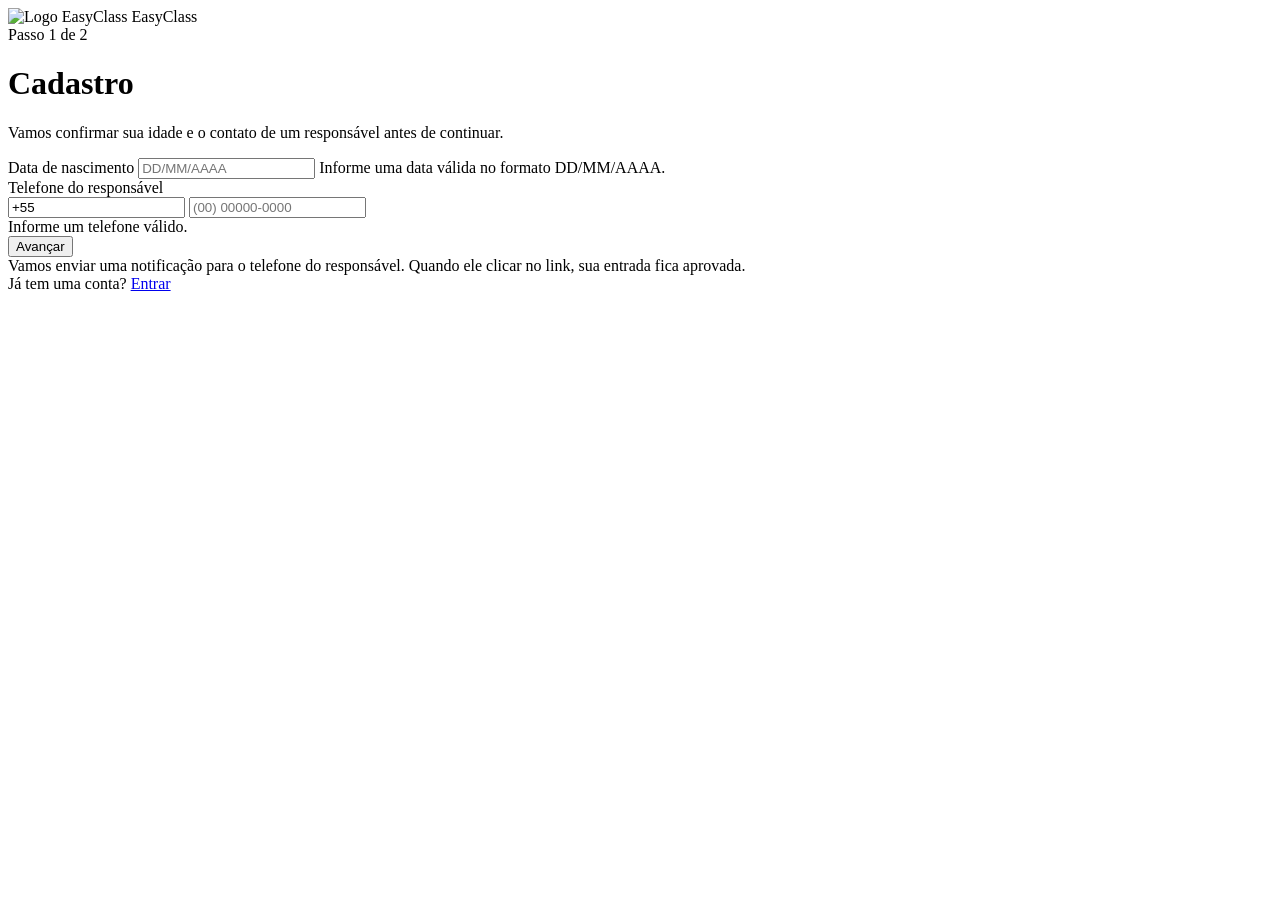
==== cadastro-1.html @ cb0e9e5f "Add initial cadastro-1.html for user registration" ====
<!DOCTYPE html>
<html lang="pt-BR">
<head>
<meta charset="UTF-8" />
<meta name="viewport" content="width=device-width, initial-scale=1.0" />
<title>Cadastro — EasyClass</title>
<link rel="preconnect" href="https://fonts.googleapis.com">
<link href="https://fonts.googleapis.com/css2?family=Sora:wght@500;600;700&family=Inter:wght@400;500;600&display=swap" rel="stylesheet">
<link rel="stylesheet" href="style.css" />
</head>
<body>
  <main class="device">
    <div class="brand">
      <img class="brand__mark" src="assets/logo.jpeg" alt="Logo EasyClass" />
      <span class="brand__name">Easy<span>Class</span></span>
    </div>

    <div class="steps">
      <span class="steps__dot is-active"></span>
      <span class="steps__dot"></span>
      <span class="steps__label">Passo 1 de 2</span>
    </div>

    <h1 class="title">Cadastro</h1>
    <p class="subtitle">Vamos confirmar sua idade e o contato de um responsável antes de continuar.</p>

    <form id="form-cadastro-1" novalidate>
      <div class="field" id="field-birthdate">
        <label for="birthdate">Data de nascimento</label>
        <input type="text" id="birthdate" inputmode="numeric" placeholder="DD/MM/AAAA" maxlength="10" autocomplete="bday" />
        <span class="error-msg">Informe uma data válida no formato DD/MM/AAAA.</span>
      </div>

      <div class="field" id="field-phone">
        <label for="phone">Telefone do responsável</label>
        <div class="field--phone">
          <input type="text" class="ddi" value="+55" aria-label="Código do país" />
          <input type="tel" id="phone" inputmode="numeric" placeholder="(00) 00000-0000" autocomplete="tel" />
        </div>
        <span class="error-msg">Informe um telefone válido.</span>
      </div>

      <button type="submit" class="btn btn--primary">Avançar</button>
    </form>

    <div class="note">
      Vamos enviar uma notificação para o telefone do responsável. Quando ele clicar no link, sua entrada fica aprovada.
    </div>

    <div class="foot-links">
      Já tem uma conta? <a class="link" href="entrar.html">Entrar</a>
    </div>
  </main>

  <script src="app.js"></script>
  <script>
    const birthdateInput = document.getElementById("birthdate");
    EasyClass.formatDateInput(birthdateInput);

    document.getElementById("form-cadastro-1").addEventListener("submit", (e) => {
      e.preventDefault();

      const birthdateField = document.getElementById("field-birthdate");
      const phoneField = document.getElementById("field-phone");
      const phoneValue = document.getElementById("phone").value;

      const birthdateOk = EasyClass.isValidDate(birthdateInput.value);
      const phoneOk = EasyClass.isValidPhone(phoneValue);

      EasyClass.setFieldError(birthdateField, birthdateOk ? "" : birthdateField.querySelector(".error-msg").textContent);
      EasyClass.setFieldError(phoneField, phoneOk ? "" : phoneField.querySelector(".error-msg").textContent);

      if (!birthdateOk || !phoneOk) return;

      EasyClass.saveDraft({
        birthdate: birthdateInput.value,
        guardianPhone: phoneValue,
      });

      window.location.href = "cadastro-2.html";
    });
  </script>
</body>
</html>
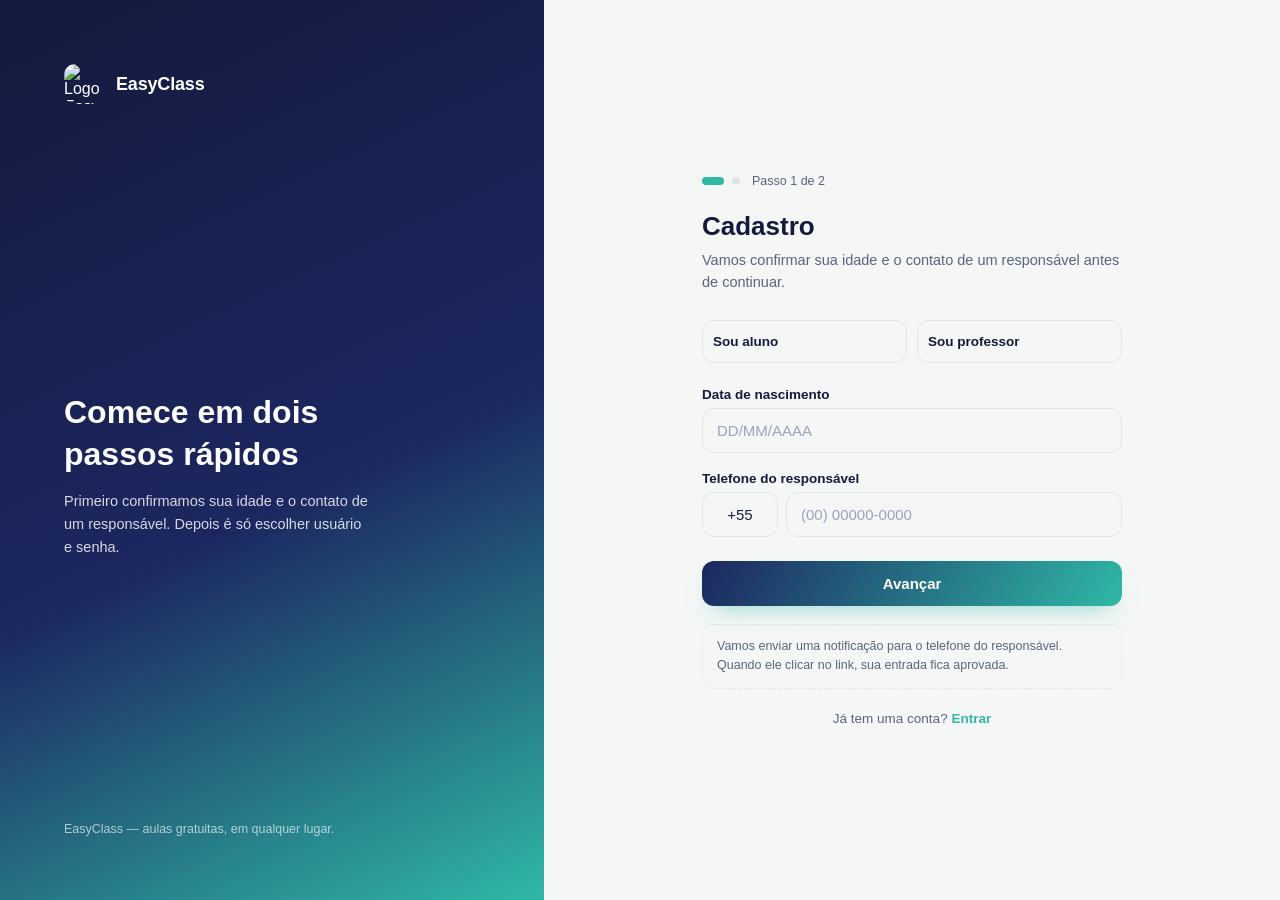
==== commit 742d94a2: "Refactor cadastro-1.html for improved structure" ====
--- a/cadastro-1.html
+++ b/cadastro-1.html
@@ -1,4 +1,5 @@
 <!DOCTYPE html>
+<!-- /easyclass/cadastro-1.html -->
 <html lang="pt-BR">
 <head>
 <meta charset="UTF-8" />
@@ -9,48 +10,74 @@
 <link rel="stylesheet" href="style.css" />
 </head>
 <body>
-  <main class="device">
-    <div class="brand">
-      <img class="brand__mark" src="assets/logo.jpeg" alt="Logo EasyClass" />
-      <span class="brand__name">Easy<span>Class</span></span>
-    </div>
+  <div class="auth-shell">
+    <aside class="auth-shell__side">
+      <div class="brand">
+        <img class="brand__mark" src="assets/logo.jpeg" alt="Logo EasyClass" />
+        <span class="brand__name">Easy<span>Class</span></span>
+      </div>
+      <div class="auth-shell__side-copy">
+        <h2>Comece em dois passos rápidos</h2>
+        <p>Primeiro confirmamos sua idade e o contato de um responsável. Depois é só escolher usuário e senha.</p>
+      </div>
+      <div class="auth-shell__side-foot">EasyClass — aulas gratuitas, em qualquer lugar.</div>
+    </aside>
 
-    <div class="steps">
-      <span class="steps__dot is-active"></span>
-      <span class="steps__dot"></span>
-      <span class="steps__label">Passo 1 de 2</span>
-    </div>
+    <main class="auth-shell__main">
+      <div class="auth-shell__form-wrap">
+        <div class="brand">
+          <img class="brand__mark" src="assets/logo.jpeg" alt="Logo EasyClass" />
+          <span class="brand__name">Easy<span>Class</span></span>
+        </div>
 
-    <h1 class="title">Cadastro</h1>
-    <p class="subtitle">Vamos confirmar sua idade e o contato de um responsável antes de continuar.</p>
+        <div class="steps">
+          <span class="steps__dot is-active"></span>
+          <span class="steps__dot"></span>
+          <span class="steps__label">Passo 1 de 2</span>
+        </div>
 
-    <form id="form-cadastro-1" novalidate>
-      <div class="field" id="field-birthdate">
-        <label for="birthdate">Data de nascimento</label>
-        <input type="text" id="birthdate" inputmode="numeric" placeholder="DD/MM/AAAA" maxlength="10" autocomplete="bday" />
-        <span class="error-msg">Informe uma data válida no formato DD/MM/AAAA.</span>
+        <h1 class="title">Cadastro</h1>
+        <p class="subtitle">Vamos confirmar sua idade e o contato de um responsável antes de continuar.</p>
+
+        <form id="form-cadastro-1" novalidate>
+          <div class="field role-toggle" id="field-role">
+            <input type="radio" name="role" id="role-aluno" value="aluno" />
+            <label for="role-aluno">Sou aluno</label>
+
+            <input type="radio" name="role" id="role-professor" value="professor" />
+            <label for="role-professor">Sou professor</label>
+
+            <span class="error-msg">Escolha se você é aluno ou professor.</span>
+          </div>
+
+          <div class="field" id="field-birthdate">
+            <label for="birthdate">Data de nascimento</label>
+            <input type="text" id="birthdate" inputmode="numeric" placeholder="DD/MM/AAAA" maxlength="10" autocomplete="bday" />
+            <span class="error-msg">Informe uma data válida no formato DD/MM/AAAA.</span>
+          </div>
+
+          <div class="field" id="field-phone">
+            <label for="phone">Telefone do responsável</label>
+            <div class="field--phone">
+              <input type="text" class="ddi" value="+55" aria-label="Código do país" />
+              <input type="tel" id="phone" inputmode="numeric" placeholder="(00) 00000-0000" autocomplete="tel" />
+            </div>
+            <span class="error-msg">Informe um telefone válido.</span>
+          </div>
+
+          <button type="submit" class="btn btn--primary">Avançar</button>
+        </form>
+
+        <div class="note">
+          Vamos enviar uma notificação para o telefone do responsável. Quando ele clicar no link, sua entrada fica aprovada.
+        </div>
+
+        <div class="foot-links">
+          Já tem uma conta? <a class="link" href="entrar.html">Entrar</a>
+        </div>
       </div>
-
-      <div class="field" id="field-phone">
-        <label for="phone">Telefone do responsável</label>
-        <div class="field--phone">
-          <input type="text" class="ddi" value="+55" aria-label="Código do país" />
-          <input type="tel" id="phone" inputmode="numeric" placeholder="(00) 00000-0000" autocomplete="tel" />
-        </div>
-        <span class="error-msg">Informe um telefone válido.</span>
-      </div>
-
-      <button type="submit" class="btn btn--primary">Avançar</button>
-    </form>
-
-    <div class="note">
-      Vamos enviar uma notificação para o telefone do responsável. Quando ele clicar no link, sua entrada fica aprovada.
-    </div>
-
-    <div class="foot-links">
-      Já tem uma conta? <a class="link" href="entrar.html">Entrar</a>
-    </div>
-  </main>
+    </main>
+  </div>
 
   <script src="app.js"></script>
   <script>
@@ -60,19 +87,24 @@
     document.getElementById("form-cadastro-1").addEventListener("submit", (e) => {
       e.preventDefault();
 
+      const roleField = document.getElementById("field-role");
       const birthdateField = document.getElementById("field-birthdate");
       const phoneField = document.getElementById("field-phone");
       const phoneValue = document.getElementById("phone").value;
+      const roleValue = document.querySelector('input[name="role"]:checked');
 
+      const roleOk = Boolean(roleValue);
       const birthdateOk = EasyClass.isValidDate(birthdateInput.value);
       const phoneOk = EasyClass.isValidPhone(phoneValue);
 
+      EasyClass.setFieldError(roleField, roleOk ? "" : roleField.querySelector(".error-msg").textContent);
       EasyClass.setFieldError(birthdateField, birthdateOk ? "" : birthdateField.querySelector(".error-msg").textContent);
       EasyClass.setFieldError(phoneField, phoneOk ? "" : phoneField.querySelector(".error-msg").textContent);
 
-      if (!birthdateOk || !phoneOk) return;
+      if (!roleOk || !birthdateOk || !phoneOk) return;
 
       EasyClass.saveDraft({
+        role: roleValue.value,
         birthdate: birthdateInput.value,
         guardianPhone: phoneValue,
       });
--- a/style.css
+++ b/style.css
@@ -0,0 +1,605 @@
+/* /easyclass/style.css */
+/* ==========================================================================
+   EasyClass — design tokens + full-screen layout
+   Navy → teal identity pulled from the EC mark; a circuit motif nods to the
+   "tech-enabled volunteer teaching" idea without turning into a SaaS-card kit.
+
+   v2: layout now fills the whole viewport (desktop and mobile) instead of
+   sitting inside a small centered "phone" card — the wireframes were just a
+   guide for content, not for how much of the screen the site should use.
+   ========================================================================== */
+
+:root {
+  --navy-900: #131a3d;
+  --navy-800: #1c2760;
+  --navy-700: #263585;
+  --teal-500: #2fb8a6;
+  --teal-400: #4fd6c0;
+  --mint-300: #9df0dc;
+  --paper: #f4f7f6;
+  --card: #ffffff;
+  --ink: #16203f;
+  --ink-soft: #5a6480;
+  --line: #dfe6e9;
+  --error: #c94141;
+  --error-bg: #fbeaea;
+  --ok: #1c8a63;
+
+  --font-display: "Sora", "Segoe UI", sans-serif;
+  --font-body: "Inter", "Segoe UI", sans-serif;
+
+  --radius-field: 12px;
+  --radius-btn: 12px;
+}
+
+* { box-sizing: border-box; }
+
+html, body {
+  margin: 0;
+  padding: 0;
+  width: 100%;
+  min-height: 100%;
+  background: var(--paper);
+  color: var(--ink);
+  font-family: var(--font-body);
+  -webkit-font-smoothing: antialiased;
+}
+
+body { min-height: 100vh; }
+
+a:focus-visible,
+button:focus-visible,
+input:focus-visible {
+  outline: 2px solid var(--teal-500);
+  outline-offset: 2px;
+}
+
+@media (prefers-reduced-motion: reduce) {
+  * { animation: none !important; transition: none !important; }
+}
+
+img { max-width: 100%; display: block; }
+
+.brand {
+  display: flex;
+  align-items: center;
+  gap: 12px;
+}
+
+.brand__mark {
+  width: 40px;
+  height: 40px;
+  border-radius: 11px;
+  object-fit: cover;
+  flex-shrink: 0;
+}
+
+.brand__name {
+  font-family: var(--font-display);
+  font-weight: 600;
+  font-size: 18px;
+  letter-spacing: -0.01em;
+  color: var(--navy-900);
+}
+
+.brand__name span { color: var(--teal-500); }
+
+.home {
+  min-height: 100vh;
+  width: 100%;
+  display: flex;
+  flex-direction: column;
+}
+
+.home__nav {
+  width: 100%;
+  display: flex;
+  align-items: center;
+  justify-content: space-between;
+  padding: 22px clamp(20px, 5vw, 64px);
+}
+
+.home__nav-actions { display: flex; gap: 10px; }
+
+.home__hero {
+  flex: 1;
+  width: 100%;
+  display: flex;
+  align-items: center;
+  justify-content: center;
+  padding: 24px clamp(20px, 6vw, 64px) 48px;
+  background:
+    radial-gradient(900px 480px at 90% -10%, rgba(47, 184, 166, 0.14), transparent),
+    radial-gradient(700px 420px at 5% 10%, rgba(28, 39, 96, 0.10), transparent);
+}
+
+.home__hero-inner {
+  width: 100%;
+  max-width: 1180px;
+  display: grid;
+  grid-template-columns: 1.1fr 0.9fr;
+  gap: clamp(32px, 6vw, 80px);
+  align-items: center;
+}
+
+.home__copy h1 {
+  font-family: var(--font-display);
+  font-weight: 600;
+  line-height: 1.15;
+  font-size: clamp(32px, 4.2vw, 52px);
+  color: var(--navy-900);
+  margin: 0 0 18px;
+}
+
+.home__copy p {
+  font-size: clamp(15px, 1.4vw, 18px);
+  color: var(--ink-soft);
+  line-height: 1.6;
+  max-width: 46ch;
+  margin: 0 0 32px;
+}
+
+.home__cta { display: flex; gap: 14px; flex-wrap: wrap; }
+.home__cta .btn { width: auto; padding-left: 30px; padding-right: 30px; }
+
+.home__mark-wrap {
+  display: flex;
+  align-items: center;
+  justify-content: center;
+}
+
+.home__mark-wrap img {
+  width: min(340px, 100%);
+  height: auto;
+}
+
+.pitch {
+  width: 100%;
+  max-width: 1180px;
+  margin: 0 auto;
+  display: grid;
+  grid-template-columns: 1fr 1fr;
+  gap: 16px;
+  padding: 0 clamp(20px, 6vw, 64px) 8px;
+}
+
+.pitch__card {
+  background: var(--card);
+  border: 1px solid var(--line);
+  border-radius: 16px;
+  padding: 22px 22px;
+  font-size: 14px;
+  line-height: 1.55;
+  color: var(--navy-900);
+}
+
+.pitch__card strong {
+  display: block;
+  font-family: var(--font-display);
+  font-size: 15px;
+  margin-bottom: 6px;
+  color: var(--teal-500);
+}
+
+.stats {
+  width: 100%;
+  border-top: 1px solid var(--line);
+  padding: 30px clamp(20px, 6vw, 64px) 40px;
+}
+
+.stats__inner {
+  max-width: 1180px;
+  margin: 0 auto;
+  display: flex;
+  justify-content: space-between;
+  flex-wrap: wrap;
+  gap: 20px;
+  text-align: center;
+}
+
+.stats__item strong {
+  display: block;
+  font-family: var(--font-display);
+  font-size: clamp(22px, 2.6vw, 30px);
+  color: var(--navy-900);
+}
+
+.stats__item span {
+  font-size: 12.5px;
+  color: var(--ink-soft);
+}
+
+@media (max-width: 860px) {
+  .home__hero-inner { grid-template-columns: 1fr; text-align: center; }
+  .home__copy p { margin-left: auto; margin-right: auto; }
+  .home__cta { justify-content: center; }
+  .home__mark-wrap { order: -1; }
+  .home__mark-wrap img { width: 160px; }
+  .pitch { grid-template-columns: 1fr; }
+}
+
+.auth-shell {
+  min-height: 100vh;
+  width: 100%;
+  display: grid;
+  grid-template-columns: 0.85fr 1.15fr;
+}
+
+.auth-shell__side {
+  background: linear-gradient(155deg, var(--navy-900), var(--navy-800) 55%, var(--teal-500));
+  color: #fff;
+  padding: clamp(32px, 5vw, 64px);
+  display: flex;
+  flex-direction: column;
+  justify-content: space-between;
+}
+
+.auth-shell__side .brand__name,
+.auth-shell__side .brand__name span { color: #fff; }
+
+.auth-shell__side-copy h2 {
+  font-family: var(--font-display);
+  font-size: clamp(24px, 2.6vw, 32px);
+  line-height: 1.3;
+  margin: 40px 0 14px;
+  max-width: 20ch;
+}
+
+.auth-shell__side-copy p {
+  font-size: 14.5px;
+  line-height: 1.6;
+  color: rgba(255, 255, 255, 0.82);
+  max-width: 38ch;
+}
+
+.auth-shell__side-foot {
+  font-size: 12.5px;
+  color: rgba(255, 255, 255, 0.65);
+}
+
+.auth-shell__main {
+  min-height: 100vh;
+  display: flex;
+  align-items: center;
+  justify-content: center;
+  padding: 40px 24px;
+  overflow-y: auto;
+}
+
+.auth-shell__form-wrap {
+  width: 100%;
+  max-width: 420px;
+}
+
+.auth-shell__form-wrap .brand { display: none; }
+
+@media (max-width: 860px) {
+  .auth-shell { grid-template-columns: 1fr; }
+  .auth-shell__side { display: none; }
+  .auth-shell__form-wrap .brand { display: flex; margin-bottom: 26px; }
+}
+
+h1.title {
+  font-family: var(--font-display);
+  font-size: 26px;
+  font-weight: 600;
+  line-height: 1.25;
+  margin: 4px 0 6px;
+  color: var(--navy-900);
+}
+
+p.subtitle {
+  font-size: 14.5px;
+  color: var(--ink-soft);
+  line-height: 1.55;
+  margin: 0 0 26px;
+}
+
+.steps {
+  display: flex;
+  align-items: center;
+  gap: 8px;
+  margin-bottom: 22px;
+}
+
+.steps__dot {
+  width: 8px;
+  height: 8px;
+  border-radius: 50%;
+  background: var(--line);
+}
+
+.steps__dot.is-active {
+  width: 22px;
+  background: var(--teal-500);
+  border-radius: 5px;
+}
+
+.steps__label {
+  font-size: 12.5px;
+  color: var(--ink-soft);
+  margin-left: 4px;
+}
+
+.role-toggle {
+  display: grid;
+  grid-template-columns: 1fr 1fr;
+  gap: 10px;
+  margin-bottom: 20px;
+}
+
+.role-toggle input { position: absolute; opacity: 0; pointer-events: none; }
+
+.role-toggle label {
+  display: flex;
+  align-items: center;
+  justify-content: center;
+  padding: 13px 10px;
+  border-radius: var(--radius-field);
+  border: 1.5px solid var(--line);
+  font-weight: 600;
+  font-size: 14px;
+  color: var(--ink-soft);
+  cursor: pointer;
+  transition: border-color 0.15s ease, color 0.15s ease, background 0.15s ease;
+}
+
+.role-toggle input:checked + label {
+  border-color: var(--teal-500);
+  color: var(--navy-900);
+  background: rgba(47, 184, 166, 0.10);
+}
+
+.role-toggle .error-msg { grid-column: 1 / -1; }
+
+.field { margin-bottom: 18px; }
+
+.field label {
+  display: block;
+  font-size: 13.5px;
+  font-weight: 600;
+  color: var(--navy-900);
+  margin-bottom: 6px;
+}
+
+.field .hint {
+  display: block;
+  font-size: 12px;
+  color: var(--ink-soft);
+  margin-top: 6px;
+}
+
+.field input {
+  width: 100%;
+  padding: 13px 14px;
+  border-radius: var(--radius-field);
+  border: 1.5px solid var(--line);
+  font-family: var(--font-body);
+  font-size: 15px;
+  color: var(--ink);
+  background: var(--paper);
+  transition: border-color 0.15s ease, background 0.15s ease;
+}
+
+.field input::placeholder { color: #9aa3bd; }
+
+.field input:focus {
+  border-color: var(--teal-500);
+  background: var(--card);
+}
+
+.field.has-error input {
+  border-color: var(--error);
+  background: var(--error-bg);
+}
+
+.field .error-msg {
+  display: none;
+  font-size: 12.5px;
+  color: var(--error);
+  margin-top: 6px;
+}
+
+.field.has-error .error-msg { display: block; }
+
+.field--phone { display: flex; gap: 8px; }
+
+.field--phone .ddi { width: 76px; flex-shrink: 0; text-align: center; }
+
+.btn {
+  display: inline-flex;
+  align-items: center;
+  justify-content: center;
+  width: 100%;
+  padding: 14px 18px;
+  border-radius: var(--radius-btn);
+  font-family: var(--font-display);
+  font-weight: 600;
+  font-size: 15px;
+  cursor: pointer;
+  border: none;
+  text-decoration: none;
+  transition: transform 0.08s ease, box-shadow 0.15s ease, opacity 0.15s ease;
+}
+
+.btn:active { transform: scale(0.98); }
+
+.btn--primary {
+  background: linear-gradient(120deg, var(--navy-800), var(--teal-500));
+  color: #fff;
+  box-shadow: 0 12px 24px -12px rgba(47, 184, 166, 0.55);
+  margin-top: 6px;
+}
+
+.btn--primary:hover { opacity: 0.94; }
+
+.btn--secondary {
+  background: transparent;
+  color: var(--navy-800);
+  border: 1.5px solid var(--line);
+}
+
+.btn--secondary:hover { border-color: var(--teal-500); color: var(--teal-500); }
+
+.btn--ghost-light {
+  background: rgba(255, 255, 255, 0.12);
+  color: #fff;
+  border: 1.5px solid rgba(255, 255, 255, 0.4);
+}
+
+.btn--ghost-light:hover { background: rgba(255, 255, 255, 0.2); }
+
+.btn[disabled] { opacity: 0.55; cursor: not-allowed; transform: none; }
+
+.stack { display: flex; flex-direction: column; gap: 12px; margin-top: 8px; }
+
+.link { color: var(--teal-500); font-weight: 600; text-decoration: none; }
+.link:hover { text-decoration: underline; }
+
+.note {
+  font-size: 12.5px;
+  color: var(--ink-soft);
+  background: var(--paper);
+  border: 1px dashed var(--line);
+  border-radius: 10px;
+  padding: 12px 14px;
+  line-height: 1.55;
+  margin-top: 18px;
+}
+
+.foot-links {
+  margin-top: 22px;
+  text-align: center;
+  font-size: 13.5px;
+  color: var(--ink-soft);
+}
+
+.status-page {
+  min-height: 100vh;
+  width: 100%;
+  display: flex;
+  flex-direction: column;
+  align-items: center;
+  justify-content: center;
+  padding: 40px 20px;
+  text-align: center;
+  background:
+    radial-gradient(700px 400px at 50% 0%, rgba(47, 184, 166, 0.12), transparent),
+    var(--paper);
+}
+
+.status-page .brand { margin-bottom: 40px; }
+
+.status__icon {
+  width: 72px;
+  height: 72px;
+  border-radius: 50%;
+  display: flex;
+  align-items: center;
+  justify-content: center;
+  margin: 0 auto 24px;
+  font-size: 32px;
+}
+
+.status__icon.is-ok { background: rgba(28, 138, 99, 0.12); color: var(--ok); }
+.status__icon.is-error { background: var(--error-bg); color: var(--error); }
+
+.status-page h1 {
+  font-family: var(--font-display);
+  font-size: clamp(22px, 3vw, 28px);
+  margin: 0 0 10px;
+  color: var(--navy-900);
+}
+
+.status-page p {
+  font-size: 15px;
+  color: var(--ink-soft);
+  line-height: 1.6;
+  margin: 0 0 30px;
+  max-width: 42ch;
+}
+
+.status-page .btn { width: auto; padding-left: 32px; padding-right: 32px; }
+
+.dash {
+  min-height: 100vh;
+  width: 100%;
+  display: flex;
+  flex-direction: column;
+}
+
+.dash__nav {
+  width: 100%;
+  display: flex;
+  align-items: center;
+  justify-content: space-between;
+  padding: 20px clamp(20px, 5vw, 64px);
+  border-bottom: 1px solid var(--line);
+}
+
+.dash__nav-right { display: flex; align-items: center; gap: 16px; }
+
+.dash__greeting { font-size: 14px; color: var(--ink-soft); }
+.dash__greeting strong { color: var(--navy-900); }
+
+.dash__body {
+  flex: 1;
+  width: 100%;
+  max-width: 1180px;
+  margin: 0 auto;
+  padding: clamp(28px, 5vw, 56px) clamp(20px, 6vw, 64px);
+}
+
+.dash__body h1 {
+  font-family: var(--font-display);
+  font-size: clamp(22px, 2.6vw, 28px);
+  color: var(--navy-900);
+  margin: 0 0 8px;
+}
+
+.dash__body > p {
+  color: var(--ink-soft);
+  font-size: 14.5px;
+  margin: 0 0 32px;
+}
+
+.dash__grid {
+  display: grid;
+  grid-template-columns: repeat(auto-fit, minmax(260px, 1fr));
+  gap: 18px;
+}
+
+.dash__card {
+  border: 1px dashed var(--line);
+  border-radius: 16px;
+  padding: 28px 22px;
+  background: var(--card);
+  text-align: center;
+}
+
+.dash__card-icon {
+  width: 44px;
+  height: 44px;
+  border-radius: 12px;
+  background: rgba(47, 184, 166, 0.12);
+  color: var(--teal-500);
+  display: flex;
+  align-items: center;
+  justify-content: center;
+  margin: 0 auto 14px;
+  font-size: 20px;
+}
+
+.dash__card h3 {
+  font-family: var(--font-display);
+  font-size: 15px;
+  color: var(--navy-900);
+  margin: 0 0 6px;
+}
+
+.dash__card p {
+  font-size: 13px;
+  color: var(--ink-soft);
+  line-height: 1.55;
+  margin: 0;
+}
